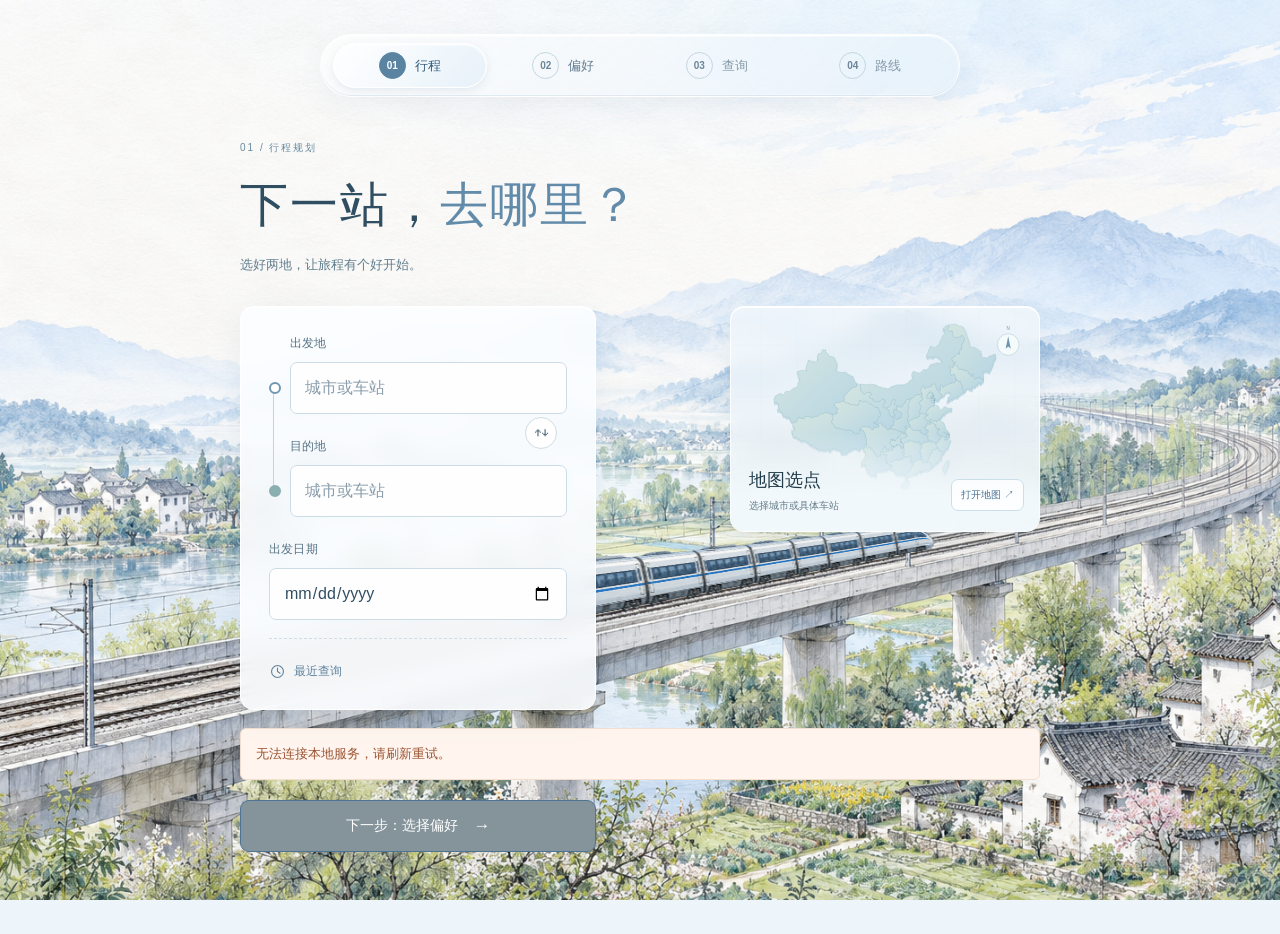
==== index.html @ fb80d592 "Update README.md" ====
<!doctype html>
<html lang="zh-CN">
<head>
  <meta charset="utf-8">
  <meta name="viewport" content="width=device-width, initial-scale=1, viewport-fit=cover, interactive-widget=resizes-content">
  <meta name="theme-color" content="#eef5fa">
  <meta name="description" content="选择行程、设置偏好，查询火车中转路线。">
  <title>转个弯 · 火车中转规划</title>
  <link rel="icon" href="/favicon.svg" type="image/svg+xml">
  <link rel="stylesheet" href="/style.css">
  <link rel="stylesheet" href="/map.css">
  <script src="/app.js" defer></script>
  <script src="/vendor/d3.min.js" defer></script>
  <script src="/map.js" defer></script>
</head>
<body>
  <div class="sketch-scene" aria-hidden="true"><div class="scene-canvas"><img class="scene-landscape" src="[data-uri]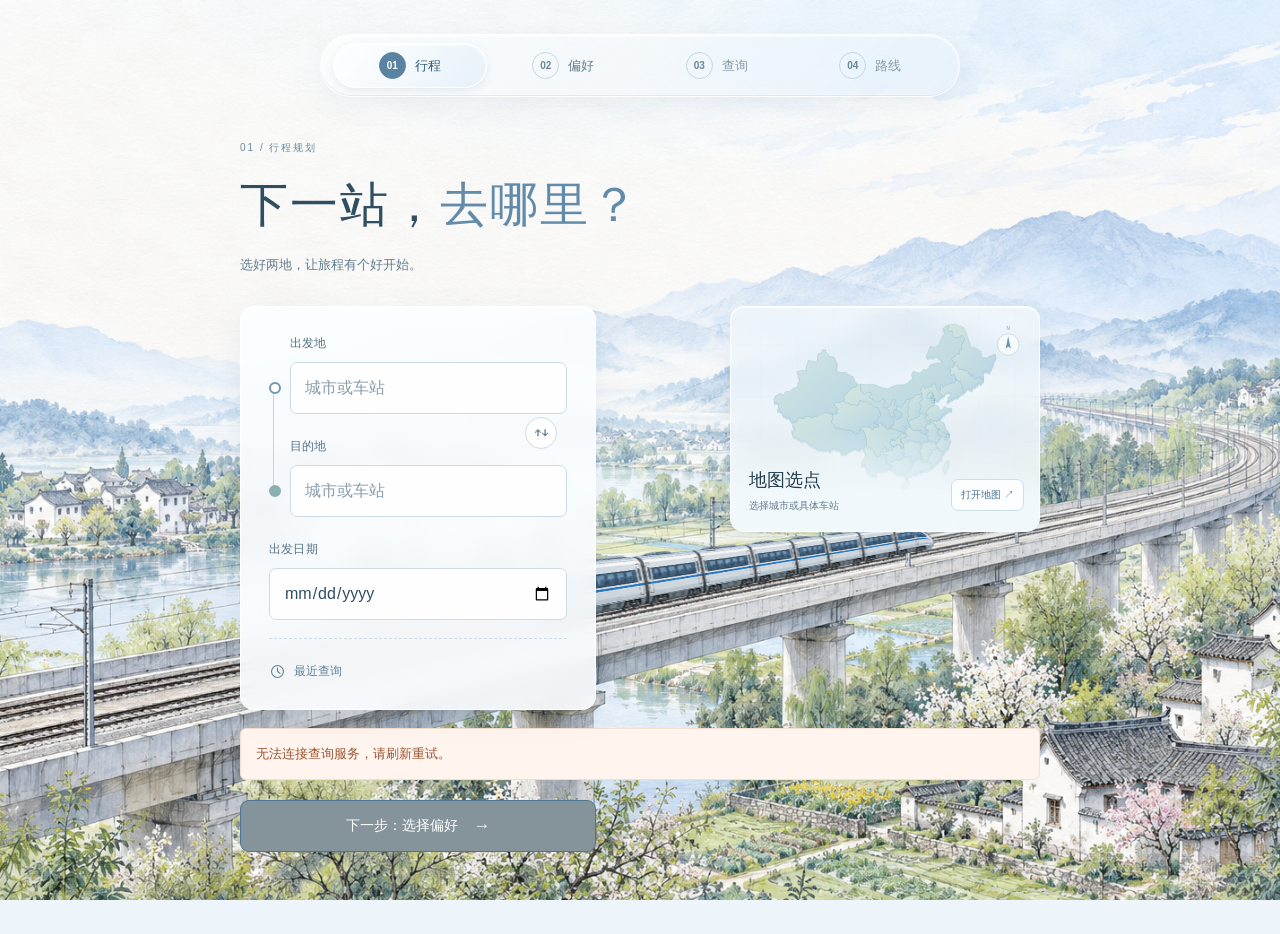
